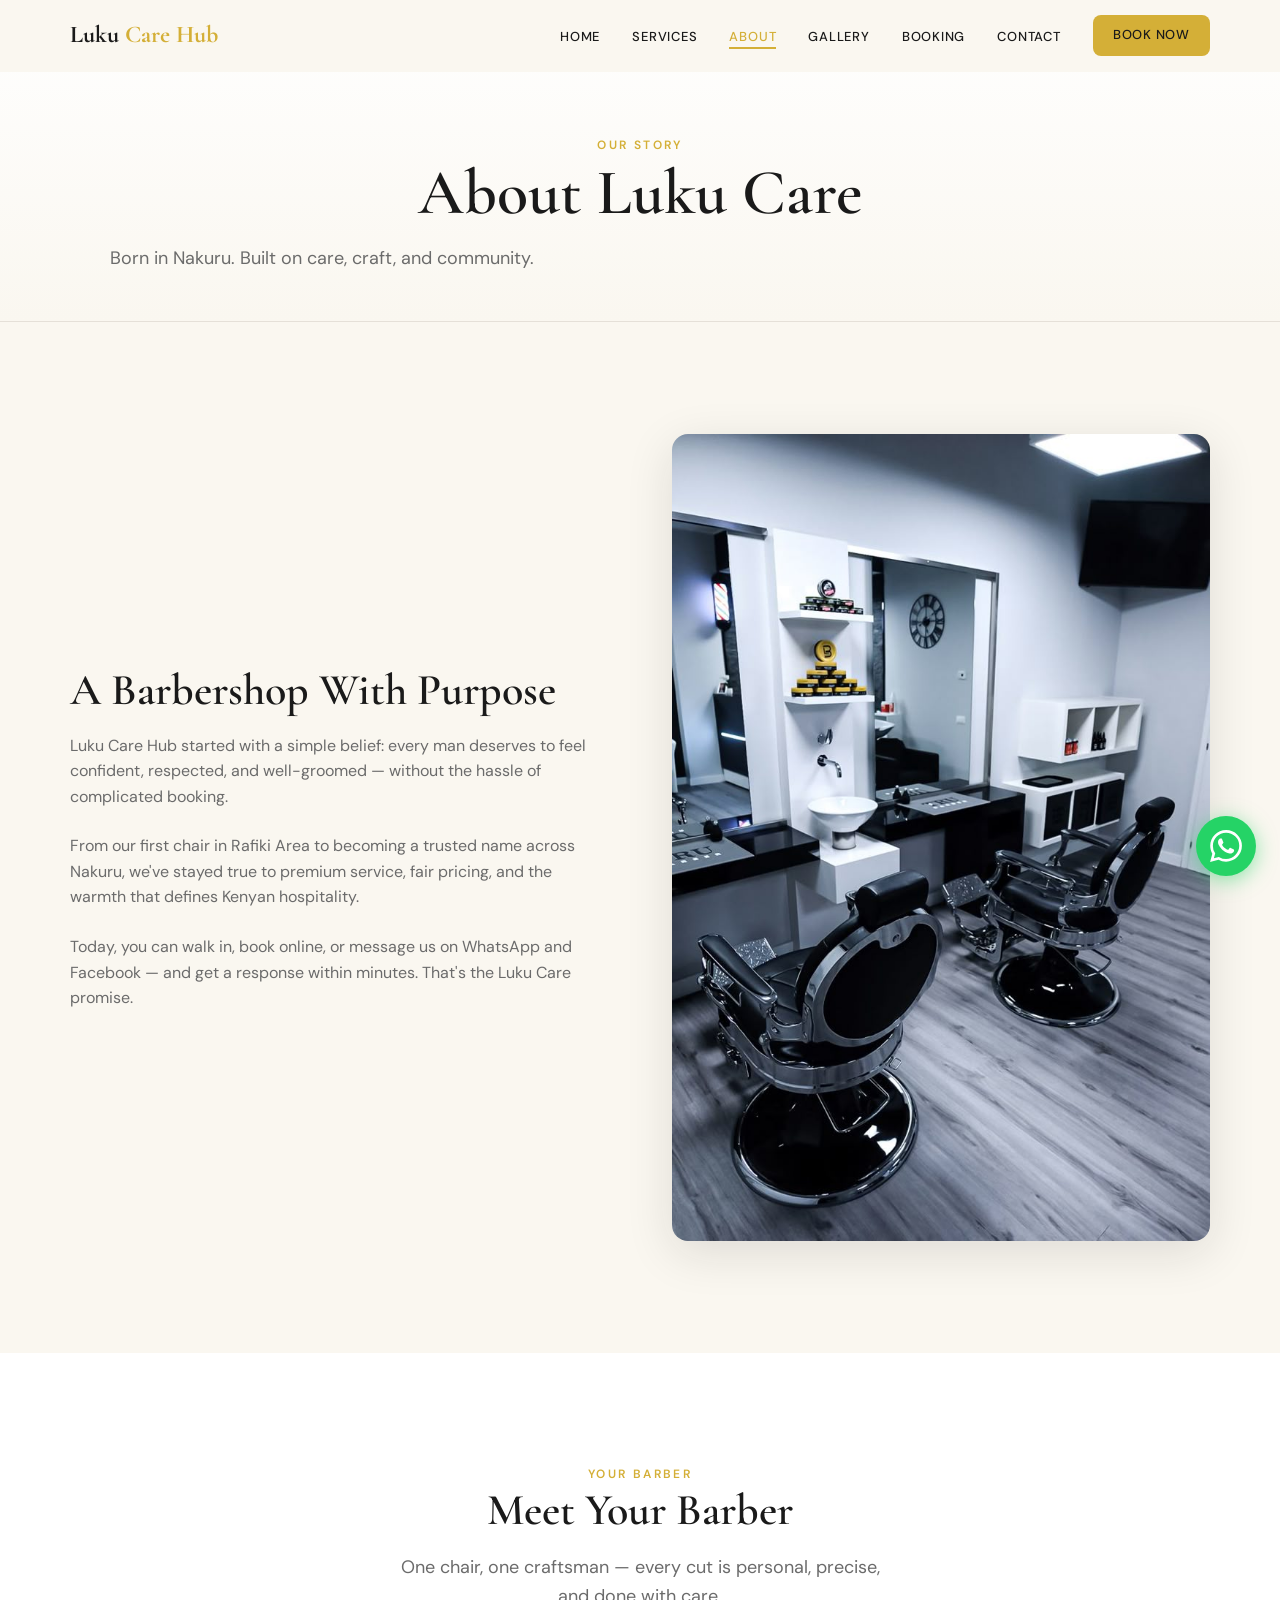
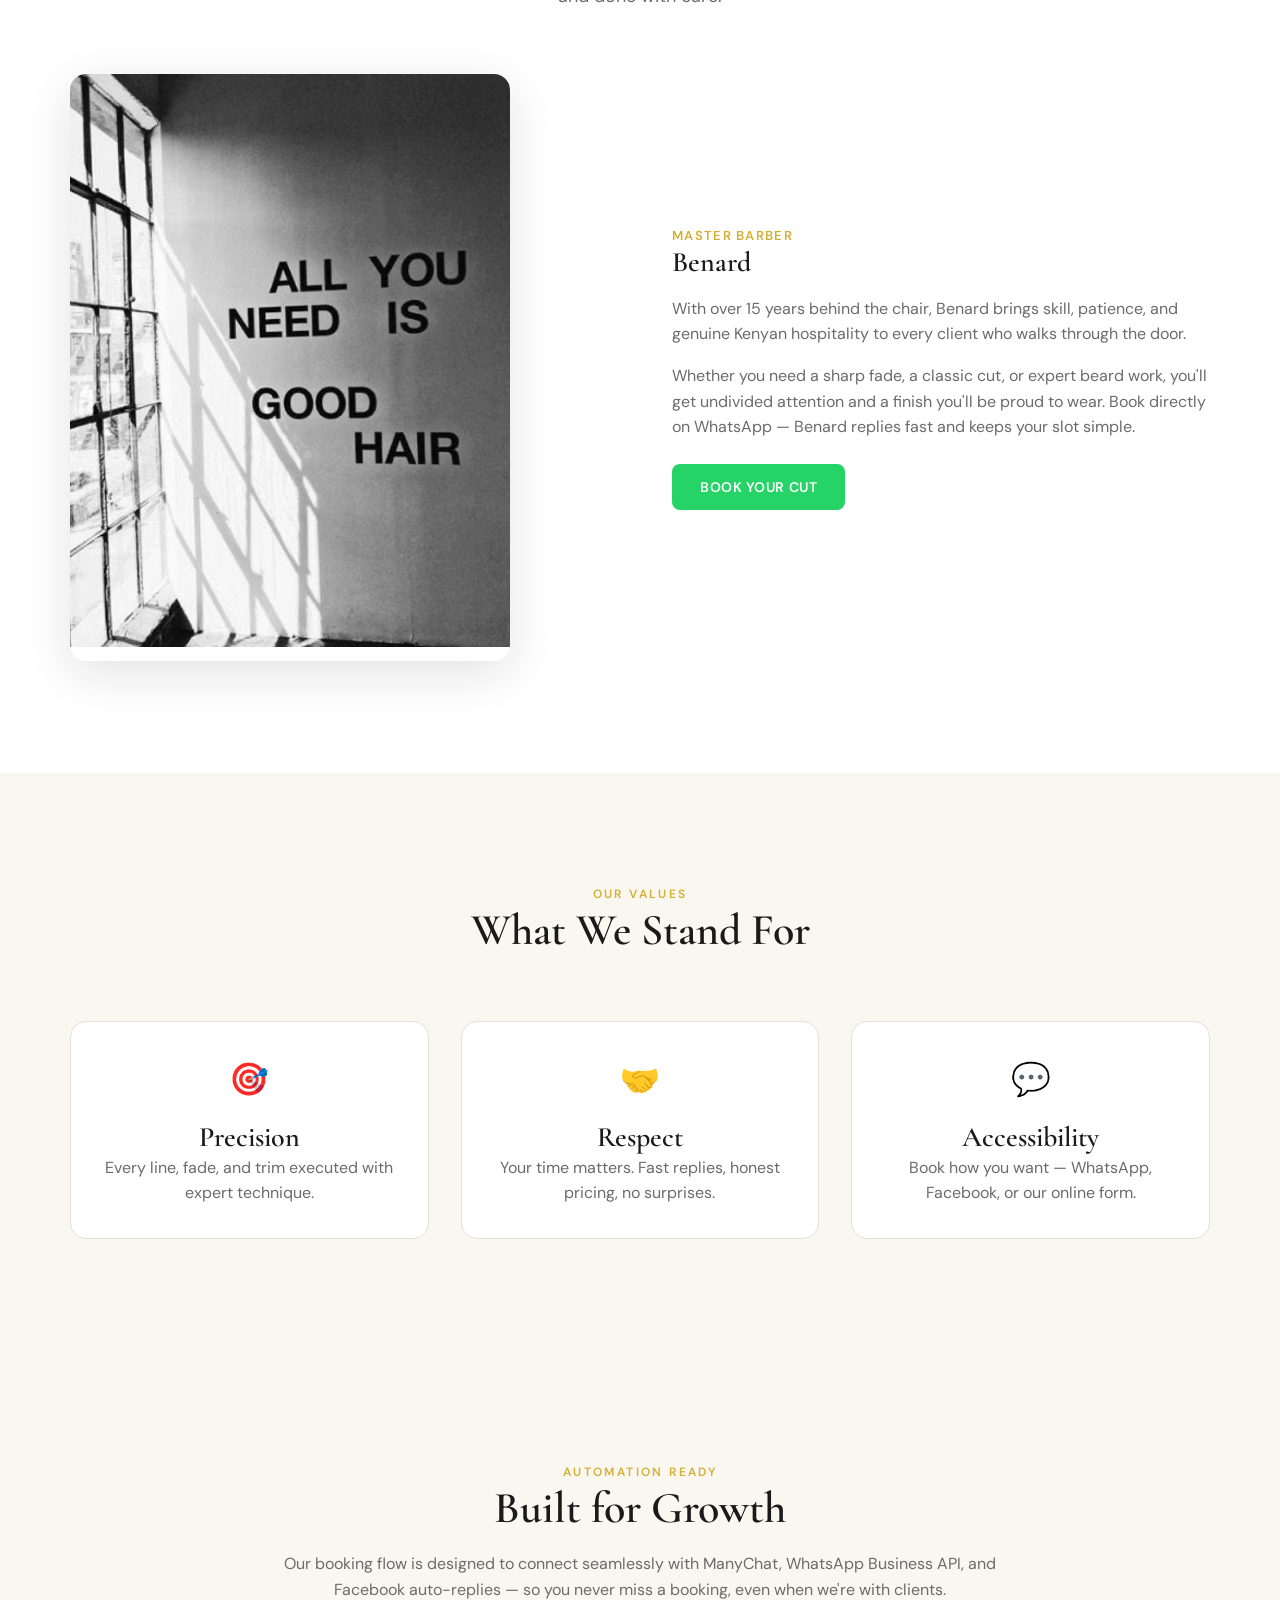
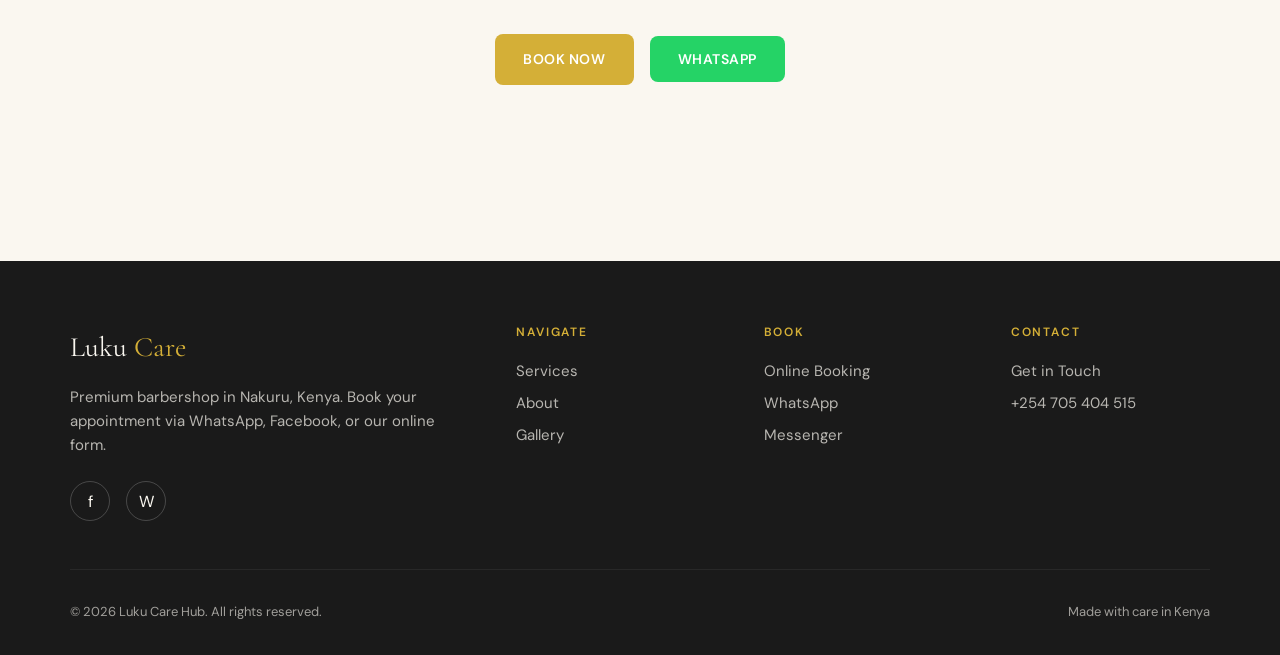
==== about.html @ 163830f9 "Update WhatsApp contact number from +254 707 305 153 to +254 705 404 515" ====
<!DOCTYPE html>
<html lang="en">
<head>
  <meta charset="UTF-8">
  <meta name="viewport" content="width=device-width, initial-scale=1.0">
  <meta name="description" content="About Luku Care Hub — premium grooming and Kenyan hospitality in Nakuru.">
  <title>About | Luku Care Hub</title>
  <link rel="preconnect" href="https://fonts.googleapis.com">
  <link rel="preconnect" href="https://fonts.gstatic.com" crossorigin>
  <link href="https://fonts.googleapis.com/css2?family=Cormorant+Garamond:wght@500;600;700&family=DM+Sans:wght@400;500;600;700&display=swap" rel="stylesheet">
  <link rel="stylesheet" href="css/styles.css">
</head>
<body>
  <nav class="nav" aria-label="Main navigation">
    <div class="nav-inner">
      <a href="index.html" class="nav-logo">Luku <span>Care Hub</span></a>
      <button class="nav-toggle" aria-label="Toggle menu" type="button"><span></span><span></span><span></span></button>
      <ul class="nav-links">
        <li><a href="index.html">Home</a></li>
        <li><a href="services.html">Services</a></li>
        <li><a href="about.html" class="active">About</a></li>
        <li><a href="gallery.html">Gallery</a></li>
        <li><a href="booking.html">Booking</a></li>
        <li><a href="contact.html">Contact</a></li>
        <li><a href="booking.html" class="btn btn-primary btn-sm nav-cta-desktop">Book Now</a></li>
      </ul>
      <a href="booking.html" class="btn btn-primary btn-sm nav-cta">Book</a>
    </div>
  </nav>

  <main class="page-main">
    <header class="page-hero">
      <div class="container">
        <p class="eyebrow">Our Story</p>
        <h1>About Luku Care</h1>
        <p class="lead">Born in Nakuru. Built on care, craft, and community.</p>
      </div>
    </header>

    <section class="section">
      <div class="container about-grid">
        <div>
          <h2>A Barbershop With Purpose</h2>
          <p class="text-muted" style="margin: 1rem 0 1.5rem;">Luku Care Hub started with a simple belief: every man deserves to feel confident, respected, and well-groomed — without the hassle of complicated booking.</p>
          <p class="text-muted" style="margin-bottom: 1.5rem;">From our first chair in Rafiki Area to becoming a trusted name across Nakuru, we've stayed true to premium service, fair pricing, and the warmth that defines Kenyan hospitality.</p>
          <p class="text-muted">Today, you can walk in, book online, or message us on WhatsApp and Facebook — and get a response within minutes. That's the Luku Care promise.</p>
        </div>
        <div class="about-image">
              <img src="images/img9.jpg" alt="Luku Care Hub atmosphere" width="800" height="600" loading="lazy">
        </div>
      </div>
    </section>

    <section class="section" style="background: var(--white);">
      <div class="container">
        <header class="section-header">
          <p class="eyebrow">Your Barber</p>
          <h2>Meet Your Barber</h2>
          <p class="lead">One chair, one craftsman — every cut is personal, precise, and done with care.</p>
        </header>
        <div class="about-grid barber-profile">
          <div class="about-image">
            <img src="images/img8.jpg" alt="James Mwangi, Master Barber at Luku Care" width="800" height="1000" loading="lazy">
          </div>
          <div>
            <p class="team-role">Master Barber</p>
            <h3>Benard</h3>
            <p class="text-muted" style="margin: 1rem 0 1rem;">With over 15 years behind the chair, Benard brings skill, patience, and genuine Kenyan hospitality to every client who walks through the door.</p>
            <p class="text-muted" style="margin-bottom: 1.5rem;">Whether you need a sharp fade, a classic cut, or expert beard work, you'll get undivided attention and a finish you'll be proud to wear. Book directly on WhatsApp — Benard replies fast and keeps your slot simple.</p>
            <button type="button" class="btn btn-whatsapp" data-whatsapp data-whatsapp-message="Hello Luku Care! I'd like to book a cut with Benard. Please share your available times.">Book Your Cut</button>
          </div>
        </div>
      </div>
    </section>

    <section class="section">
      <div class="container">
        <header class="section-header">
          <p class="eyebrow">Our Values</p>
          <h2>What We Stand For</h2>
        </header>
        <div class="values-grid">
          <div class="value-item">
            <div class="icon">🎯</div>
            <h3>Precision</h3>
            <p class="text-muted">Every line, fade, and trim executed with expert technique.</p>
          </div>
          <div class="value-item">
            <div class="icon">🤝</div>
            <h3>Respect</h3>
            <p class="text-muted">Your time matters. Fast replies, honest pricing, no surprises.</p>
          </div>
          <div class="value-item">
            <div class="icon">💬</div>
            <h3>Accessibility</h3>
            <p class="text-muted">Book how you want — WhatsApp, Facebook, or our online form.</p>
          </div>
        </div>
      </div>
    </section>

    <section class="section">
      <div class="container" style="max-width: 720px; text-align: center;">
        <p class="eyebrow">Automation Ready</p>
        <h2 style="margin-bottom: 1rem;">Built for Growth</h2>
        <p class="text-muted">Our booking flow is designed to connect seamlessly with ManyChat, WhatsApp Business API, and Facebook auto-replies — so you never miss a booking, even when we're with clients.</p>
        <div class="btn-group" style="justify-content: center; margin-top: 2rem;">
          <a href="booking.html" class="btn btn-primary">Book Now</a>
          <button type="button" class="btn btn-whatsapp" data-whatsapp>WhatsApp</button>
        </div>
      </div>
    </section>
  </main>

  <footer class="footer">
    <div class="container">
      <div class="footer-grid">
        <div>
          <div class="footer-brand">Luku <span>Care</span></div>
          <p>Premium barbershop in Nakuru, Kenya. Book your appointment via WhatsApp, Facebook, or our online form.</p>
          <div class="social-links" style="margin-top: 1.5rem;">
            <a href="#" data-facebook-page aria-label="Facebook">f</a>
            <a href="#" data-whatsapp aria-label="WhatsApp">W</a>
          </div>
        </div>
        <div>
          <h4>Navigate</h4>
          <div class="footer-links">
            <a href="services.html">Services</a>
            <a href="about.html">About</a>
            <a href="gallery.html">Gallery</a>
          </div>
        </div>
        <div>
          <h4>Book</h4>
          <div class="footer-links">
            <a href="booking.html">Online Booking</a>
            <a href="#" data-whatsapp>WhatsApp</a>
            <a href="#" data-facebook-messenger>Messenger</a>
          </div>
        </div>
        <div>
          <h4>Contact</h4>
          <div class="footer-links">
            <a href="contact.html">Get in Touch</a>
            <a href="tel:+254705404515">+254 705 404 515</a>
          </div>
        </div>
      </div>
      <div class="footer-bottom">
        <span>&copy; <span data-year></span> Luku Care Hub. All rights reserved.</span>
        <span>Made with care in Kenya</span>
      </div>
    </div>
  </footer>

  <a href="#" id="whatsapp-float" class="whatsapp-float" aria-label="Chat on WhatsApp" data-whatsapp>
    <svg viewBox="0 0 24 24" fill="currentColor" aria-hidden="true"><path d="M17.472 14.382c-.297-.149-1.758-.867-2.03-.967-.273-.099-.471-.148-.67.15-.197.297-.767.966-.94 1.164-.173.199-.347.223-.644.075-.297-.15-1.255-.463-2.39-1.475-.883-.788-1.48-1.761-1.653-2.059-.173-.297-.018-.458.13-.606.134-.133.298-.347.446-.52.149-.174.198-.298.298-.497.099-.198.05-.371-.025-.52-.075-.149-.669-1.612-.916-2.207-.242-.579-.487-.5-.669-.51-.173-.008-.371-.01-.57-.01-.198 0-.52.074-.792.372-.272.297-1.04 1.016-1.04 2.479 0 1.462 1.065 2.875 1.213 3.074.149.198 2.096 3.2 5.077 4.487.709.306 1.262.489 1.694.625.712.227 1.36.195 1.871.118.571-.085 1.758-.719 2.006-1.413.248-.694.248-1.289.173-1.413-.074-.124-.272-.198-.57-.347m-5.421 7.403h-.004a9.87 9.87 0 01-5.031-1.378l-.361-.214-3.741.982.998-3.648-.235-.374a9.86 9.86 0 01-1.51-5.26c.001-5.45 4.436-9.884 9.888-9.884 2.64 0 5.122 1.03 6.988 2.898a9.825 9.825 0 012.893 6.994c-.003 5.45-4.435 9.884-9.885 9.884m8.413-18.297A11.815 11.815 0 0012.05 0C5.495 0 .16 5.335.157 11.892c0 2.096.547 4.142 1.588 5.945L.057 24l6.305-1.654a11.882 11.882 0 005.683 1.448h.005c6.554 0 11.89-5.335 11.893-11.893a11.821 11.821 0 00-3.48-8.413z"/></svg>
  </a>

  <div id="fb-root"></div>
  <script src="js/config.js"></script>
  <script src="js/main.js"></script>
</body>
</html>
---- css/styles.css ----
/* Luku Care Hub — Design System (cream & gold) */
:root {
  /* Core palette */
  --cream: #FAF7F0;
  --gold: #D4AF37;
  --gold-dark: #C9A227;
  --gold-light: #E0C878;
  --black: #1A1A1A;
  --black-soft: #333333;
  --gray: #6B6B6B;
  --gray-light: #E5E0D8;
  --white: #FFFFFF;
  /* Semantic aliases */
  --text-primary: #1A1A1A;
  --text-secondary: #6B6B6B;
  --surface: #FFFFFF;
  --border: #E5E0D8;
  --shadow: 0 4px 24px rgba(26, 26, 26, 0.08);
  --shadow-lg: 0 12px 48px rgba(26, 26, 26, 0.12);
  --radius: 8px;
  --radius-lg: 16px;
  --nav-height: 72px;
  --font-display: 'Cormorant Garamond', Georgia, serif;
  --font-body: 'DM Sans', system-ui, sans-serif;
  --transition: 0.25s cubic-bezier(0.4, 0, 0.2, 1);
  --transition-btn: 0.3s ease;
}

*,
*::before,
*::after {
  box-sizing: border-box;
  margin: 0;
  padding: 0;
}

html {
  scroll-behavior: smooth;
  -webkit-text-size-adjust: 100%;
}

body {
  font-family: var(--font-body);
  font-size: 1rem;
  line-height: 1.6;
  color: var(--text-primary);
  background: var(--cream);
  overflow-x: hidden;
}

img {
  max-width: 100%;
  height: auto;
  display: block;
}

a {
  color: inherit;
  text-decoration: none;
}

ul {
  list-style: none;
}

/* Typography */
h1, h2, h3, h4 {
  font-family: var(--font-display);
  font-weight: 600;
  line-height: 1.2;
  color: var(--text-primary);
}

h1 { font-size: clamp(2.5rem, 6vw, 4rem); }
h2 { font-size: clamp(2rem, 4vw, 2.75rem); }
h3 { font-size: clamp(1.35rem, 2.5vw, 1.75rem); }

.text-gold { color: var(--gold); }
.text-muted { color: var(--text-secondary); }

.eyebrow {
  font-family: var(--font-body);
  font-size: 0.75rem;
  font-weight: 600;
  letter-spacing: 0.2em;
  text-transform: uppercase;
  color: var(--gold);
}

.lead {
  font-size: 1.125rem;
  color: var(--text-secondary);
  max-width: 42ch;
}

/* Layout */
.container {
  width: min(1140px, 92vw);
  margin-inline: auto;
}

.section {
  padding: clamp(4rem, 10vw, 7rem) 0;
}

.section-header {
  text-align: center;
  margin-bottom: clamp(2.5rem, 5vw, 4rem);
}

.section-header .lead {
  margin: 1rem auto 0;
}

/* Buttons */
.btn {
  display: inline-flex;
  align-items: center;
  justify-content: center;
  gap: 0.5rem;
  padding: 0.875rem 1.75rem;
  font-family: var(--font-body);
  font-size: 0.875rem;
  font-weight: 600;
  letter-spacing: 0.04em;
  text-transform: uppercase;
  border: none;
  border-radius: var(--radius);
  cursor: pointer;
  transition: var(--transition-btn);
  white-space: nowrap;
}

.btn-primary {
  background: var(--gold);
  color: var(--white);
}

.btn-primary:hover {
  background: var(--gold-dark);
  color: var(--white);
  transform: translateY(-2px);
  box-shadow: var(--shadow);
}

.btn-outline {
  background: transparent;
  color: var(--text-primary);
  border: 2px solid var(--border);
}

.btn-outline:hover {
  background: var(--gold);
  border-color: var(--gold);
  color: var(--white);
}

.btn-dark {
  background: var(--text-primary);
  color: var(--cream);
}

.btn-dark:hover {
  background: var(--black-soft);
  color: var(--cream);
  transform: translateY(-2px);
}

.btn-whatsapp {
  background: #25d366;
  color: var(--white);
}

.btn-whatsapp:hover {
  background: #1da851;
  transform: translateY(-2px);
}

.btn-facebook {
  background: #1877f2;
  color: var(--white);
}

.btn-facebook:hover {
  background: #0d65d9;
  transform: translateY(-2px);
}

.btn-sm {
  padding: 0.625rem 1.25rem;
  font-size: 0.75rem;
}

.btn-group {
  display: flex;
  flex-wrap: wrap;
  gap: 1rem;
  align-items: center;
}

/* Navigation */
.nav {
  position: fixed;
  top: 0;
  left: 0;
  right: 0;
  z-index: 1000;
  height: var(--nav-height);
  background: rgba(250, 247, 240, 0.94);
  backdrop-filter: blur(12px);
  -webkit-backdrop-filter: blur(12px);
  border-bottom: 1px solid transparent;
  transition: var(--transition);
}

.nav.scrolled {
  border-bottom-color: var(--border);
  box-shadow: var(--shadow);
}

.nav-inner {
  display: flex;
  align-items: center;
  justify-content: space-between;
  height: 100%;
  width: min(1140px, 92vw);
  margin-inline: auto;
}

.nav-logo {
  font-family: var(--font-display);
  font-size: 1.5rem;
  font-weight: 700;
  color: var(--text-primary);
}

.nav-logo span {
  color: var(--gold);
}

.nav-links {
  display: flex;
  align-items: center;
  gap: 2rem;
}

.nav-links a {
  font-size: 0.8125rem;
  font-weight: 500;
  letter-spacing: 0.06em;
  text-transform: uppercase;
  color: var(--text-primary);
  position: relative;
  transition: color var(--transition-btn);
}

.nav-links a:hover {
  color: var(--gold-dark);
}

.nav-links a::after {
  content: '';
  position: absolute;
  bottom: -4px;
  left: 0;
  width: 0;
  height: 2px;
  background: var(--gold);
  transition: var(--transition);
}

.nav-links a:hover::after,
.nav-links a.active::after {
  width: 100%;
}

.nav-links a.active {
  color: var(--gold);
}

.nav-cta {
  display: none;
}

.nav-toggle {
  display: none;
  flex-direction: column;
  gap: 5px;
  background: none;
  border: none;
  cursor: pointer;
  padding: 4px;
}

.nav-toggle span {
  display: block;
  width: 24px;
  height: 2px;
  background: var(--text-primary);
  transition: var(--transition);
}

.nav-toggle.open span:nth-child(1) {
  transform: rotate(45deg) translate(5px, 5px);
}

.nav-toggle.open span:nth-child(2) {
  opacity: 0;
}

.nav-toggle.open span:nth-child(3) {
  transform: rotate(-45deg) translate(5px, -5px);
}

/* Hero */
.hero {
  min-height: 100vh;
  display: flex;
  align-items: center;
  padding-top: var(--nav-height);
  position: relative;
  overflow: hidden;
}

.hero-bg {
  position: absolute;
  inset: 0;
  background:
    linear-gradient(135deg, rgba(26, 26, 26, 0.75) 0%, rgba(26, 26, 26, 0.4) 50%, rgba(250, 247, 240, 0.1) 100%),
    url('../images/img9.jpg') center/cover no-repeat;
  z-index: -1;
}

.hero-content {
  color: var(--cream);
  max-width: 640px;
}

.hero .eyebrow {
  margin-bottom: 1rem;
}

.hero h1 {
  margin-bottom: 1.25rem;
}

.hero h1 span {
  color: var(--gold);
}

.hero .lead {
  color: rgba(250, 247, 240, 0.85);
  margin-bottom: 2rem;
}

.hero-stats {
  display: flex;
  gap: 2.5rem;
  margin-top: 3rem;
  padding-top: 2rem;
  border-top: 1px solid rgba(212, 175, 55, 0.3);
}

.hero-stat strong {
  display: block;
  font-family: var(--font-display);
  font-size: 2rem;
  color: var(--gold);
}

.hero-stat span {
  font-size: 0.8125rem;
  opacity: 0.8;
}

/* Cards */
.card-grid {
  display: grid;
  grid-template-columns: repeat(auto-fill, minmax(280px, 1fr));
  gap: 2rem;
}

.card {
  background: var(--surface);
  border-radius: var(--radius-lg);
  overflow: hidden;
  box-shadow: var(--shadow);
  border: 1px solid var(--border);
  transition: var(--transition);
  display: flex;
  flex-direction: column;
}

.card:hover {
  transform: translateY(-4px);
  box-shadow: var(--shadow-lg);
  border-color: rgba(212, 175, 55, 0.35);
}

.card-image {
  aspect-ratio: 4/3;
  background: var(--border);
  overflow: hidden;
  flex-shrink: 0;
}

.card-image img {
  width: 100%;
  height: 100%;
  object-fit: cover;
  transition: transform 0.5s ease;
  display: block;
}

.card:hover .card-image img {
  transform: scale(1.05);
}

.card-body {
  padding: 1.5rem;
  flex: 1;
  display: flex;
  flex-direction: column;
}

.card-body h3 {
  margin-bottom: 0.5rem;
}

.card-meta {
  display: flex;
  justify-content: space-between;
  align-items: center;
  margin: 1rem 0;
  font-size: 0.875rem;
}

.card-price {
  font-weight: 700;
  color: var(--gold);
}

.card-actions {
  display: flex;
  gap: 0.5rem;
  flex-wrap: wrap;
  margin-top: auto;
}

/* Service cards */
.card-grid .service-card {
  padding: 0;
  background: var(--surface);
  border-radius: var(--radius-lg);
  border: 1px solid var(--border);
  transition: var(--transition);
  display: flex;
  flex-direction: column;
  overflow: hidden;
}

.service-card {
  padding: 0;
  background: var(--surface);
  border-radius: var(--radius-lg);
  border: 1px solid var(--border);
  transition: var(--transition);
  display: flex;
  flex-direction: column;
  overflow: hidden;
}

.service-card:hover {
  border-color: var(--gold);
  box-shadow: var(--shadow);
}

.service-icon {
  width: 48px;
  height: 48px;
  display: flex;
  align-items: center;
  justify-content: center;
  background: var(--cream);
  border-radius: var(--radius);
  margin-bottom: 1rem;
  font-size: 1.5rem;
}

.service-image {
  width: 100%;
  height: 260px;
  overflow: hidden;
  margin-bottom: 0;
  background: var(--cream);
  flex-shrink: 0;
  display: flex;
  align-items: center;
  justify-content: center;
}

.service-image img {
  width: 100%;
  height: 260px;
  object-fit: cover;
  object-position: center;
  display: block;
  border-radius: 0;
  transition: transform 0.5s ease;
}

/* Show full image for portrait/tall service photos */
.service-card[data-service-id="fade"] .service-image img,
.service-card[data-service-id="beard"] .service-image img,
.service-card[data-service-id="kids"] .service-image img {
  width: 100%;
  height: 100%;
  max-height: 260px;
  object-fit: contain;
  object-position: center;
}

.service-card[data-service-id="fade"] .service-image,
.service-card[data-service-id="beard"] .service-image,
.service-card[data-service-id="kids"] .service-image {
  background: var(--cream);
}

.service-card:hover .service-image img {
  transform: scale(1.05);
}

.service-card[data-service-id="fade"]:hover .service-image img,
.service-card[data-service-id="beard"]:hover .service-image img,
.service-card[data-service-id="kids"]:hover .service-image img {
  transform: scale(1.02);
}

.service-card > h3,
.service-card > p,
.service-card > .card-actions {
  padding: 0 2rem;
}

.service-card > h3 {
  padding-top: 1.5rem;
  margin-bottom: 0.5rem;
}

.service-card > .card-actions {
  padding-bottom: 1.5rem;
  margin-top: auto;
}

/* Barber profile (About page) */
.barber-profile .about-image {
  aspect-ratio: 3/4;
  max-width: 440px;
}

.team-role {
  color: var(--gold);
  font-size: 0.8125rem;
  font-weight: 600;
  text-transform: uppercase;
  letter-spacing: 0.1em;
}

/* Gallery */
.gallery-grid {
  display: grid;
  grid-template-columns: repeat(auto-fill, minmax(260px, 1fr));
  gap: 1rem;
}

.gallery-item {
  position: relative;
  aspect-ratio: 1;
  border-radius: var(--radius);
  overflow: hidden;
  cursor: pointer;
  border: 1px solid var(--border);
  transition: border-color var(--transition-btn);
}

.gallery-item:hover {
  border-color: var(--gold);
}

.gallery-item img {
  width: 100%;
  height: 100%;
  object-fit: cover;
  transition: transform 0.5s ease;
}

.gallery-item:hover img {
  transform: scale(1.08);
}

.gallery-item::after {
  content: '';
  position: absolute;
  inset: 0;
  background: linear-gradient(transparent 50%, rgba(26, 26, 26, 0.5));
  opacity: 0;
  transition: var(--transition);
}

.gallery-item:hover::after {
  opacity: 1;
}

/* About */
.about-grid {
  display: grid;
  grid-template-columns: 1fr 1fr;
  gap: 4rem;
  align-items: center;
}

.about-image {
  border-radius: var(--radius-lg);
  overflow: hidden;
  box-shadow: var(--shadow-lg);
}

.values-grid {
  display: grid;
  grid-template-columns: repeat(3, 1fr);
  gap: 2rem;
  margin-top: 3rem;
}

.value-item {
  text-align: center;
  padding: 2rem 1.5rem;
  background: var(--surface);
  border-radius: var(--radius-lg);
  border: 1px solid var(--border);
}

.value-item .icon {
  font-size: 2rem;
  margin-bottom: 1rem;
}

/* Booking form */
.booking-layout {
  display: grid;
  grid-template-columns: 1fr 380px;
  gap: 3rem;
  align-items: start;
}

.form-card {
  background: var(--surface);
  padding: 2.5rem;
  border-radius: var(--radius-lg);
  box-shadow: var(--shadow);
  border: 1px solid var(--border);
}

.form-group {
  margin-bottom: 1.25rem;
}

.form-group label {
  display: block;
  font-size: 0.8125rem;
  font-weight: 600;
  letter-spacing: 0.04em;
  text-transform: uppercase;
  margin-bottom: 0.5rem;
  color: var(--text-secondary);
}

.form-group input,
.form-group select,
.form-group textarea {
  width: 100%;
  padding: 0.875rem 1rem;
  font-family: var(--font-body);
  font-size: 1rem;
  color: var(--text-primary);
  border: 1px solid var(--border);
  border-radius: var(--radius);
  background: var(--cream);
  transition: var(--transition-btn);
}

.form-group input:focus,
.form-group select:focus,
.form-group textarea:focus {
  outline: none;
  border-color: var(--gold);
  box-shadow: 0 0 0 3px rgba(212, 175, 55, 0.25);
}

.form-row {
  display: grid;
  grid-template-columns: 1fr 1fr;
  gap: 1rem;
}

.alt-booking {
  background: var(--text-primary);
  color: var(--cream);
  padding: 2rem;
  border-radius: var(--radius-lg);
}

.alt-booking h3 {
  color: var(--gold);
  margin-bottom: 1rem;
}

.alt-booking p {
  font-size: 0.9375rem;
  opacity: 0.85;
  margin-bottom: 1.5rem;
}

.alt-booking .btn {
  width: 100%;
  margin-bottom: 0.75rem;
}

.automation-note {
  margin-top: 1.5rem;
  padding: 1rem;
  background: rgba(212, 175, 55, 0.12);
  border-radius: var(--radius);
  font-size: 0.8125rem;
  color: var(--text-secondary);
  border-left: 3px solid var(--gold);
}

/* Contact */
.contact-grid {
  display: grid;
  grid-template-columns: 1fr 1fr;
  gap: 3rem;
}

.contact-info-item {
  display: flex;
  gap: 1rem;
  margin-bottom: 1.5rem;
}

.contact-info-item a {
  color: var(--gold);
  transition: color var(--transition-btn);
}

.contact-info-item a:hover {
  color: var(--gold-dark);
}

.contact-info-item .icon {
  width: 48px;
  height: 48px;
  display: flex;
  align-items: center;
  justify-content: center;
  background: var(--gold);
  color: var(--white);
  border-radius: var(--radius);
  flex-shrink: 0;
  font-size: 1.25rem;
}

.map-embed {
  position: relative;
  aspect-ratio: 16/10;
  border-radius: var(--radius-lg);
  overflow: hidden;
  box-shadow: var(--shadow);
  background: var(--border);
}

.map-embed iframe {
  width: 100%;
  height: 100%;
  display: block;
  border: 0;
}

.map-embed-link {
  display: block;
  padding: 0.75rem 1rem;
  font-size: 0.8125rem;
  font-weight: 600;
  text-align: center;
  text-transform: uppercase;
  letter-spacing: 0.06em;
  color: var(--text-primary);
  background: var(--cream);
  border-top: 1px solid var(--border);
  transition: var(--transition-btn);
}

.map-embed-link:hover {
  color: var(--gold-dark);
  background: var(--surface);
}

/* CTA Banner */
.cta-banner {
  background:
    linear-gradient(rgba(26, 26, 26, 0.92), rgba(26, 26, 26, 0.92)),
    url('../images/img9.jpg') center/cover no-repeat;
  color: var(--cream);
  padding: clamp(3rem, 8vw, 5rem);
  border-radius: var(--radius-lg);
  text-align: center;
  margin: 0 auto;
  max-width: 900px;
}

.cta-banner h2 {
  color: var(--gold);
  margin-bottom: 1rem;
}

.cta-banner p {
  opacity: 0.85;
  margin-bottom: 2rem;
  max-width: 50ch;
  margin-inline: auto;
}

/* Footer */
.footer {
  background: var(--text-primary);
  color: var(--cream);
  padding: 4rem 0 2rem;
  margin-top: 4rem;
}

.footer-grid {
  display: grid;
  grid-template-columns: 2fr 1fr 1fr 1fr;
  gap: 3rem;
  margin-bottom: 3rem;
}

.footer-brand {
  font-family: var(--font-display);
  font-size: 1.75rem;
  margin-bottom: 1rem;
}

.footer-brand span {
  color: var(--gold);
}

.footer p {
  opacity: 0.7;
  font-size: 0.9375rem;
}

.footer h4 {
  font-family: var(--font-body);
  font-size: 0.75rem;
  font-weight: 600;
  letter-spacing: 0.15em;
  text-transform: uppercase;
  color: var(--gold);
  margin-bottom: 1.25rem;
}

.footer-links a {
  display: block;
  font-size: 0.9375rem;
  opacity: 0.7;
  margin-bottom: 0.5rem;
  transition: var(--transition);
}

.footer-links a:hover {
  opacity: 1;
  color: var(--gold-light);
}

.footer-bottom {
  padding-top: 2rem;
  border-top: 1px solid rgba(255, 255, 255, 0.1);
  display: flex;
  justify-content: space-between;
  align-items: center;
  flex-wrap: wrap;
  gap: 1rem;
  font-size: 0.8125rem;
  opacity: 0.6;
}

.social-links {
  display: flex;
  gap: 1rem;
}

.social-links a {
  width: 40px;
  height: 40px;
  display: flex;
  align-items: center;
  justify-content: center;
  border: 1px solid rgba(255, 255, 255, 0.2);
  border-radius: 50%;
  transition: var(--transition);
}

.social-links a:hover {
  background: var(--gold);
  border-color: var(--gold);
  color: var(--white);
}

/* Floating WhatsApp */
.whatsapp-float {
  position: fixed;
  bottom: 24px;
  right: 24px;
  z-index: 999;
  width: 60px;
  height: 60px;
  background: #25d366;
  color: var(--white);
  border-radius: 50%;
  display: flex;
  align-items: center;
  justify-content: center;
  box-shadow: 0 4px 20px rgba(37, 211, 102, 0.5);
  transition: var(--transition);
  animation: pulse-whatsapp 2s infinite;
}

.whatsapp-float:hover {
  transform: scale(1.1);
  box-shadow: 0 6px 28px rgba(37, 211, 102, 0.6);
}

.whatsapp-float svg {
  width: 32px;
  height: 32px;
}

@keyframes pulse-whatsapp {
  0%, 100% { box-shadow: 0 4px 20px rgba(37, 211, 102, 0.5); }
  50% { box-shadow: 0 4px 32px rgba(37, 211, 102, 0.8); }
}

/* Page header (inner pages) */
.page-hero {
  padding: calc(var(--nav-height) + 4rem) 0 3rem;
  text-align: center;
  background: linear-gradient(180deg, var(--surface) 0%, var(--cream) 100%);
  border-bottom: 1px solid var(--border);
}

.page-hero h1 {
  margin-bottom: 0.75rem;
}

/* Lightbox */
.lightbox {
  position: fixed;
  inset: 0;
  background: rgba(26, 26, 26, 0.95);
  z-index: 2000;
  display: none;
  align-items: center;
  justify-content: center;
  padding: 2rem;
}

.lightbox.active {
  display: flex;
}

.lightbox img {
  max-height: 90vh;
  max-width: 90vw;
  border-radius: var(--radius);
}

.lightbox-close {
  position: absolute;
  top: 1.5rem;
  right: 1.5rem;
  background: none;
  border: none;
  color: var(--cream);
  font-size: 2rem;
  cursor: pointer;
}

/* Toast */
.toast {
  position: fixed;
  bottom: 100px;
  left: 50%;
  transform: translateX(-50%) translateY(100px);
  background: var(--text-primary);
  color: var(--cream);
  padding: 1rem 1.5rem;
  border-radius: var(--radius);
  z-index: 1001;
  opacity: 0;
  transition: var(--transition);
  pointer-events: none;
}

.toast.show {
  transform: translateX(-50%) translateY(0);
  opacity: 1;
}

/* Main offset for fixed nav */
main {
  padding-top: 0;
}

.page-main {
  min-height: 50vh;
}

/* Responsive */
@media (max-width: 992px) {
  .about-grid,
  .booking-layout,
  .contact-grid {
    grid-template-columns: 1fr;
  }

  .values-grid {
    grid-template-columns: 1fr;
  }

  .footer-grid {
    grid-template-columns: 1fr 1fr;
  }
}

@media (max-width: 768px) {
  .nav-links {
    position: fixed;
    top: var(--nav-height);
    left: 0;
    right: 0;
    background: var(--cream);
    flex-direction: column;
    padding: 2rem;
    gap: 1.5rem;
    border-bottom: 1px solid var(--border);
    transform: translateY(-120%);
    opacity: 0;
    visibility: hidden;
    transition: var(--transition);
  }

  .nav-links.open {
    transform: translateY(0);
    opacity: 1;
    visibility: visible;
  }

  .nav-toggle {
    display: flex;
  }

  .nav-cta {
    display: inline-flex;
  }

  .nav-links .nav-cta-desktop {
    display: none;
  }

  .hero-stats {
    flex-direction: column;
    gap: 1.5rem;
  }

  .form-row {
    grid-template-columns: 1fr;
  }

  .footer-grid {
    grid-template-columns: 1fr;
  }

  .whatsapp-float {
    bottom: 16px;
    right: 16px;
    width: 56px;
    height: 56px;
  }
}

@media (prefers-reduced-motion: reduce) {
  html { scroll-behavior: auto; }
  *, *::before, *::after {
    animation-duration: 0.01ms !important;
    transition-duration: 0.01ms !important;
  }
}
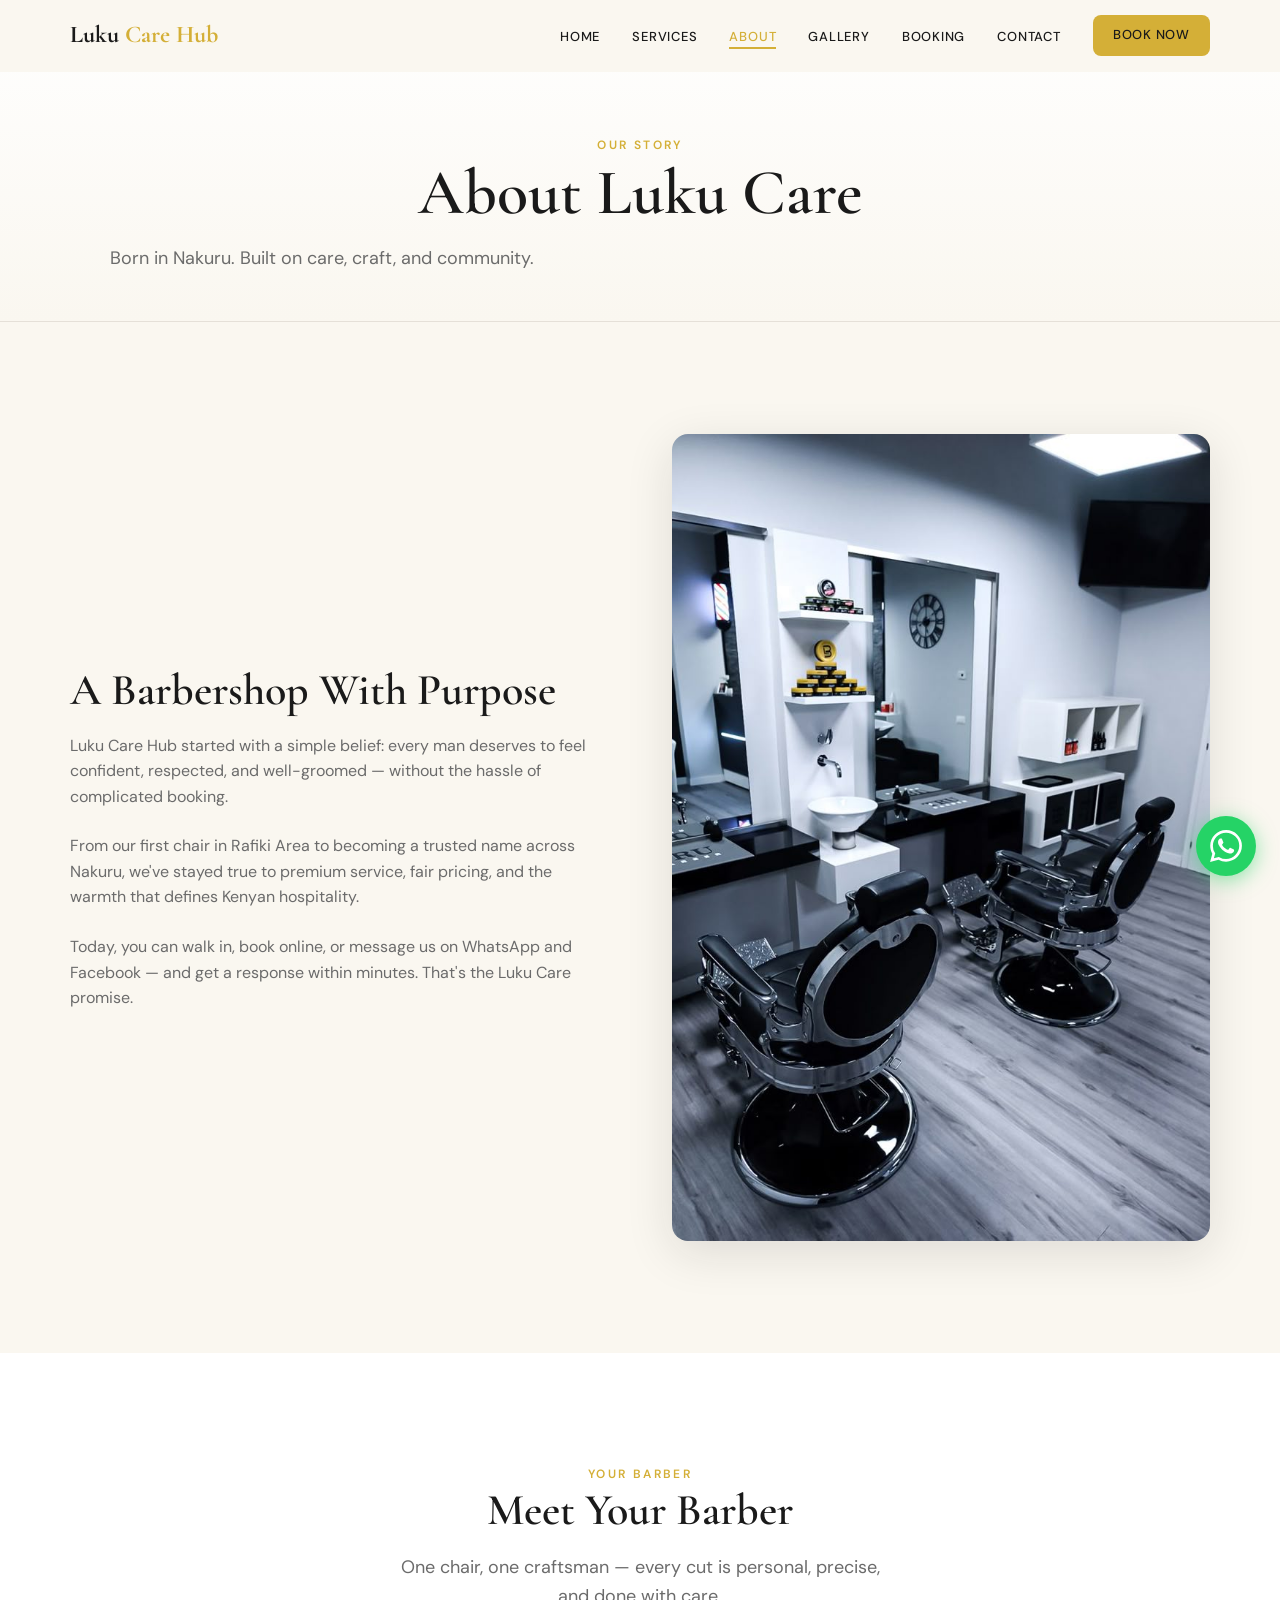
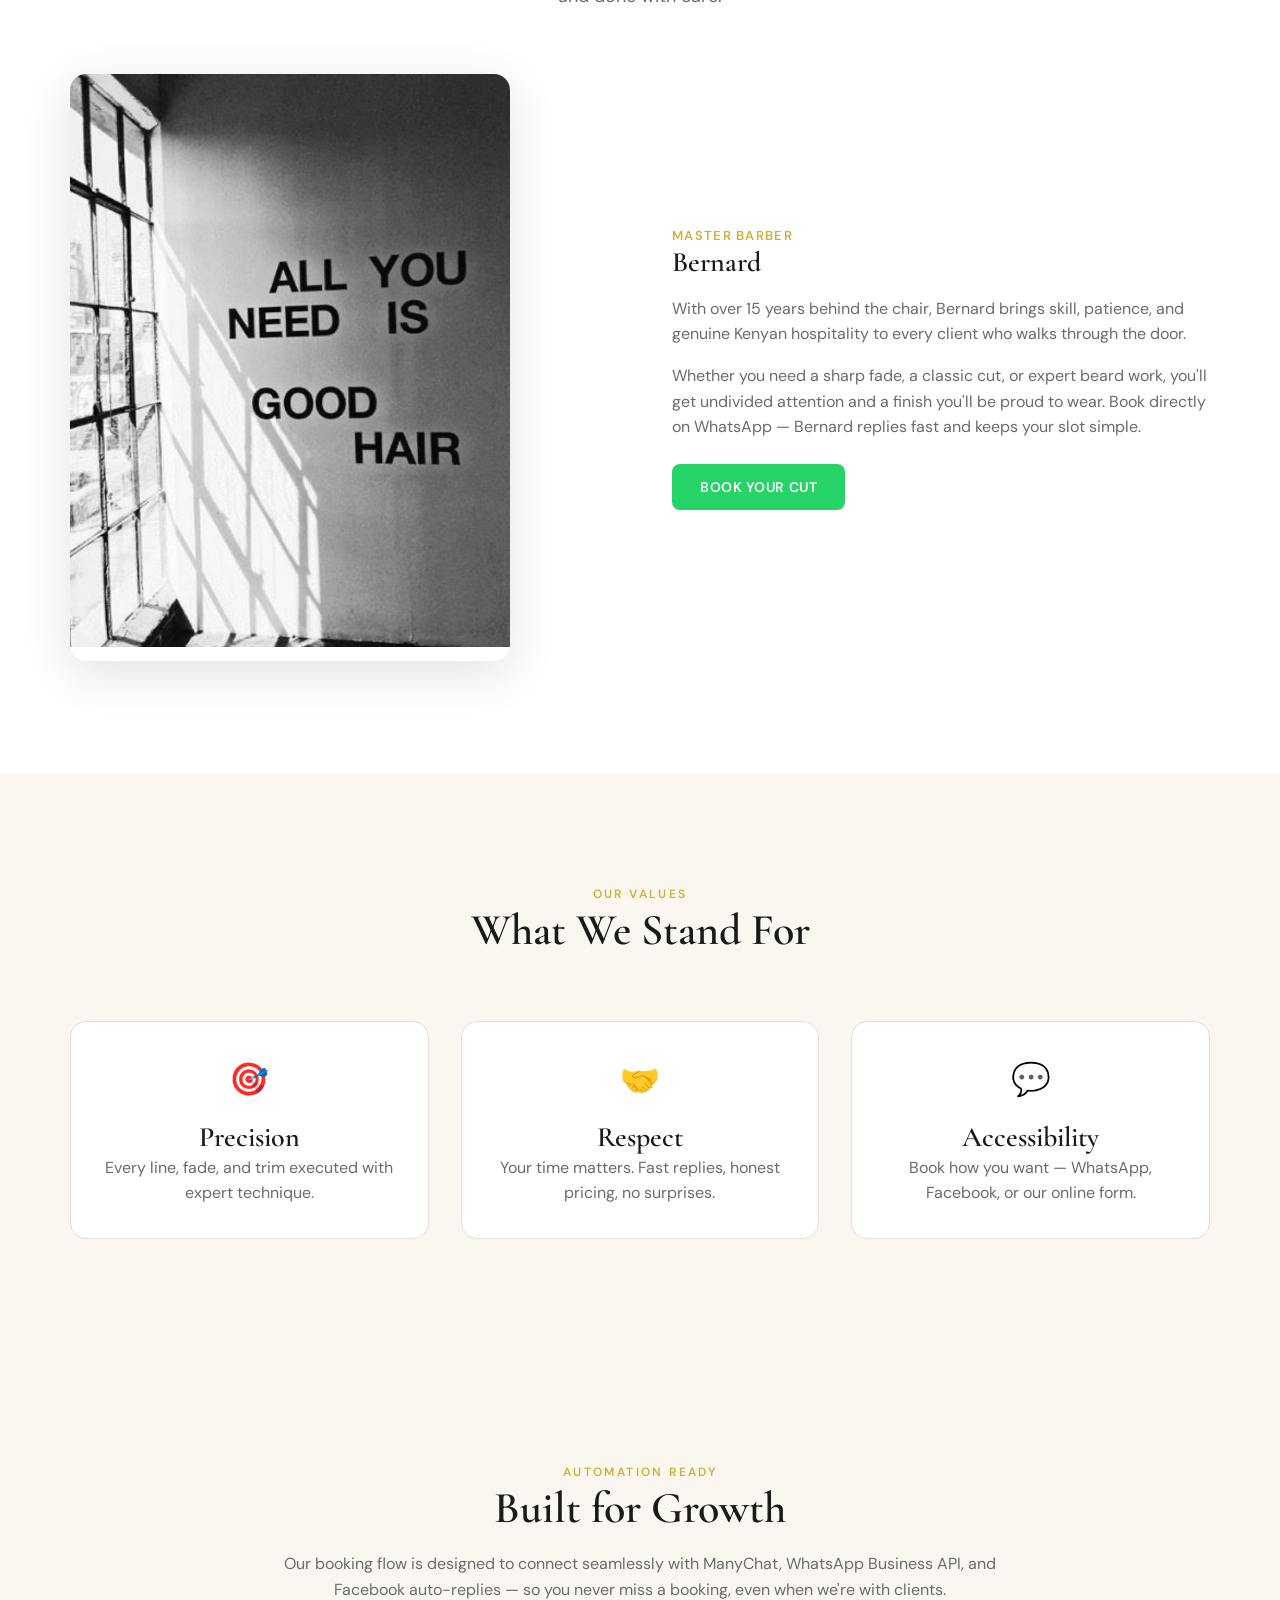
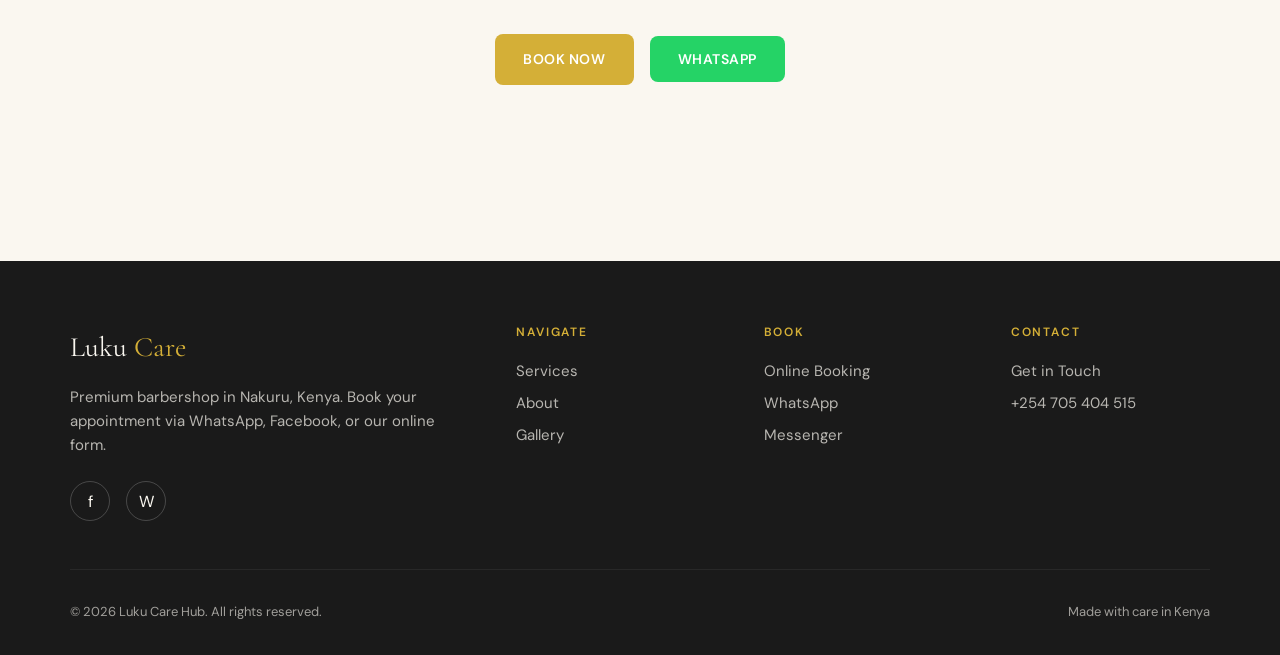
==== commit 42d177ab: "Update Facebook URL to correct profile link and fix barber name spelling" ====
--- a/about.html
+++ b/about.html
@@ -64,10 +64,10 @@
           </div>
           <div>
             <p class="team-role">Master Barber</p>
-            <h3>Benard</h3>
-            <p class="text-muted" style="margin: 1rem 0 1rem;">With over 15 years behind the chair, Benard brings skill, patience, and genuine Kenyan hospitality to every client who walks through the door.</p>
-            <p class="text-muted" style="margin-bottom: 1.5rem;">Whether you need a sharp fade, a classic cut, or expert beard work, you'll get undivided attention and a finish you'll be proud to wear. Book directly on WhatsApp — Benard replies fast and keeps your slot simple.</p>
-            <button type="button" class="btn btn-whatsapp" data-whatsapp data-whatsapp-message="Hello Luku Care! I'd like to book a cut with Benard. Please share your available times.">Book Your Cut</button>
+            <h3>Bernard</h3>
+            <p class="text-muted" style="margin: 1rem 0 1rem;">With over 15 years behind the chair, Bernard brings skill, patience, and genuine Kenyan hospitality to every client who walks through the door.</p>
+            <p class="text-muted" style="margin-bottom: 1.5rem;">Whether you need a sharp fade, a classic cut, or expert beard work, you'll get undivided attention and a finish you'll be proud to wear. Book directly on WhatsApp — Bernard replies fast and keeps your slot simple.</p>
+            <button type="button" class="btn btn-whatsapp" data-whatsapp data-whatsapp-message="Hello Luku Care! I'd like to book a cut with Bernard. Please share your available times.">Book Your Cut</button>
           </div>
         </div>
       </div>
@@ -119,8 +119,8 @@
           <div class="footer-brand">Luku <span>Care</span></div>
           <p>Premium barbershop in Nakuru, Kenya. Book your appointment via WhatsApp, Facebook, or our online form.</p>
           <div class="social-links" style="margin-top: 1.5rem;">
-            <a href="#" data-facebook-page aria-label="Facebook">f</a>
-            <a href="#" data-whatsapp aria-label="WhatsApp">W</a>
+            <a href="https://www.facebook.com/profile.php?id=100072087281374&mibextid=rS40aB7S9Ucbxw6v" target="_blank" rel="noopener noreferrer" data-facebook-page aria-label="Facebook">f</a>
+            <a href="https://wa.me/254705404515?text=Hi%20Luku%20Care%20Hub!%20I%27d%20like%20to%20book%20an%20appointment" target="_blank" rel="noopener noreferrer" data-whatsapp aria-label="WhatsApp">W</a>
           </div>
         </div>
         <div>
@@ -135,8 +135,8 @@
           <h4>Book</h4>
           <div class="footer-links">
             <a href="booking.html">Online Booking</a>
-            <a href="#" data-whatsapp>WhatsApp</a>
-            <a href="#" data-facebook-messenger>Messenger</a>
+            <a href="https://wa.me/254705404515?text=Hi%20Luku%20Care%20Hub!%20I%27d%20like%20to%20book%20an%20appointment" data-whatsapp>WhatsApp</a>
+            <a href="https://www.facebook.com/profile.php?id=100072087281374&mibextid=rS40aB7S9Ucbxw6v" data-facebook-messenger>Messenger</a>
           </div>
         </div>
         <div>
@@ -154,7 +154,7 @@
     </div>
   </footer>
 
-  <a href="#" id="whatsapp-float" class="whatsapp-float" aria-label="Chat on WhatsApp" data-whatsapp>
+  <a href="https://wa.me/254705404515?text=Hi%20Luku%20Care%20Hub!%20I%27d%20like%20to%20book%20an%20appointment" target="_blank" rel="noopener noreferrer" id="whatsapp-float" class="whatsapp-float" aria-label="Chat on WhatsApp" data-whatsapp>
     <svg viewBox="0 0 24 24" fill="currentColor" aria-hidden="true"><path d="M17.472 14.382c-.297-.149-1.758-.867-2.03-.967-.273-.099-.471-.148-.67.15-.197.297-.767.966-.94 1.164-.173.199-.347.223-.644.075-.297-.15-1.255-.463-2.39-1.475-.883-.788-1.48-1.761-1.653-2.059-.173-.297-.018-.458.13-.606.134-.133.298-.347.446-.52.149-.174.198-.298.298-.497.099-.198.05-.371-.025-.52-.075-.149-.669-1.612-.916-2.207-.242-.579-.487-.5-.669-.51-.173-.008-.371-.01-.57-.01-.198 0-.52.074-.792.372-.272.297-1.04 1.016-1.04 2.479 0 1.462 1.065 2.875 1.213 3.074.149.198 2.096 3.2 5.077 4.487.709.306 1.262.489 1.694.625.712.227 1.36.195 1.871.118.571-.085 1.758-.719 2.006-1.413.248-.694.248-1.289.173-1.413-.074-.124-.272-.198-.57-.347m-5.421 7.403h-.004a9.87 9.87 0 01-5.031-1.378l-.361-.214-3.741.982.998-3.648-.235-.374a9.86 9.86 0 01-1.51-5.26c.001-5.45 4.436-9.884 9.888-9.884 2.64 0 5.122 1.03 6.988 2.898a9.825 9.825 0 012.893 6.994c-.003 5.45-4.435 9.884-9.885 9.884m8.413-18.297A11.815 11.815 0 0012.05 0C5.495 0 .16 5.335.157 11.892c0 2.096.547 4.142 1.588 5.945L.057 24l6.305-1.654a11.882 11.882 0 005.683 1.448h.005c6.554 0 11.89-5.335 11.893-11.893a11.821 11.821 0 00-3.48-8.413z"/></svg>
   </a>
 
--- a/css/styles.css
+++ b/css/styles.css
@@ -520,6 +520,12 @@
   object-position: center;
 }
 
+/* Hair dye - showcase the colored hair */
+.service-card[data-service-id="hair-dye"] .service-image img {
+  object-fit: cover;
+  object-position: top;
+}
+
 .service-card[data-service-id="fade"] .service-image,
 .service-card[data-service-id="beard"] .service-image,
 .service-card[data-service-id="kids"] .service-image {
